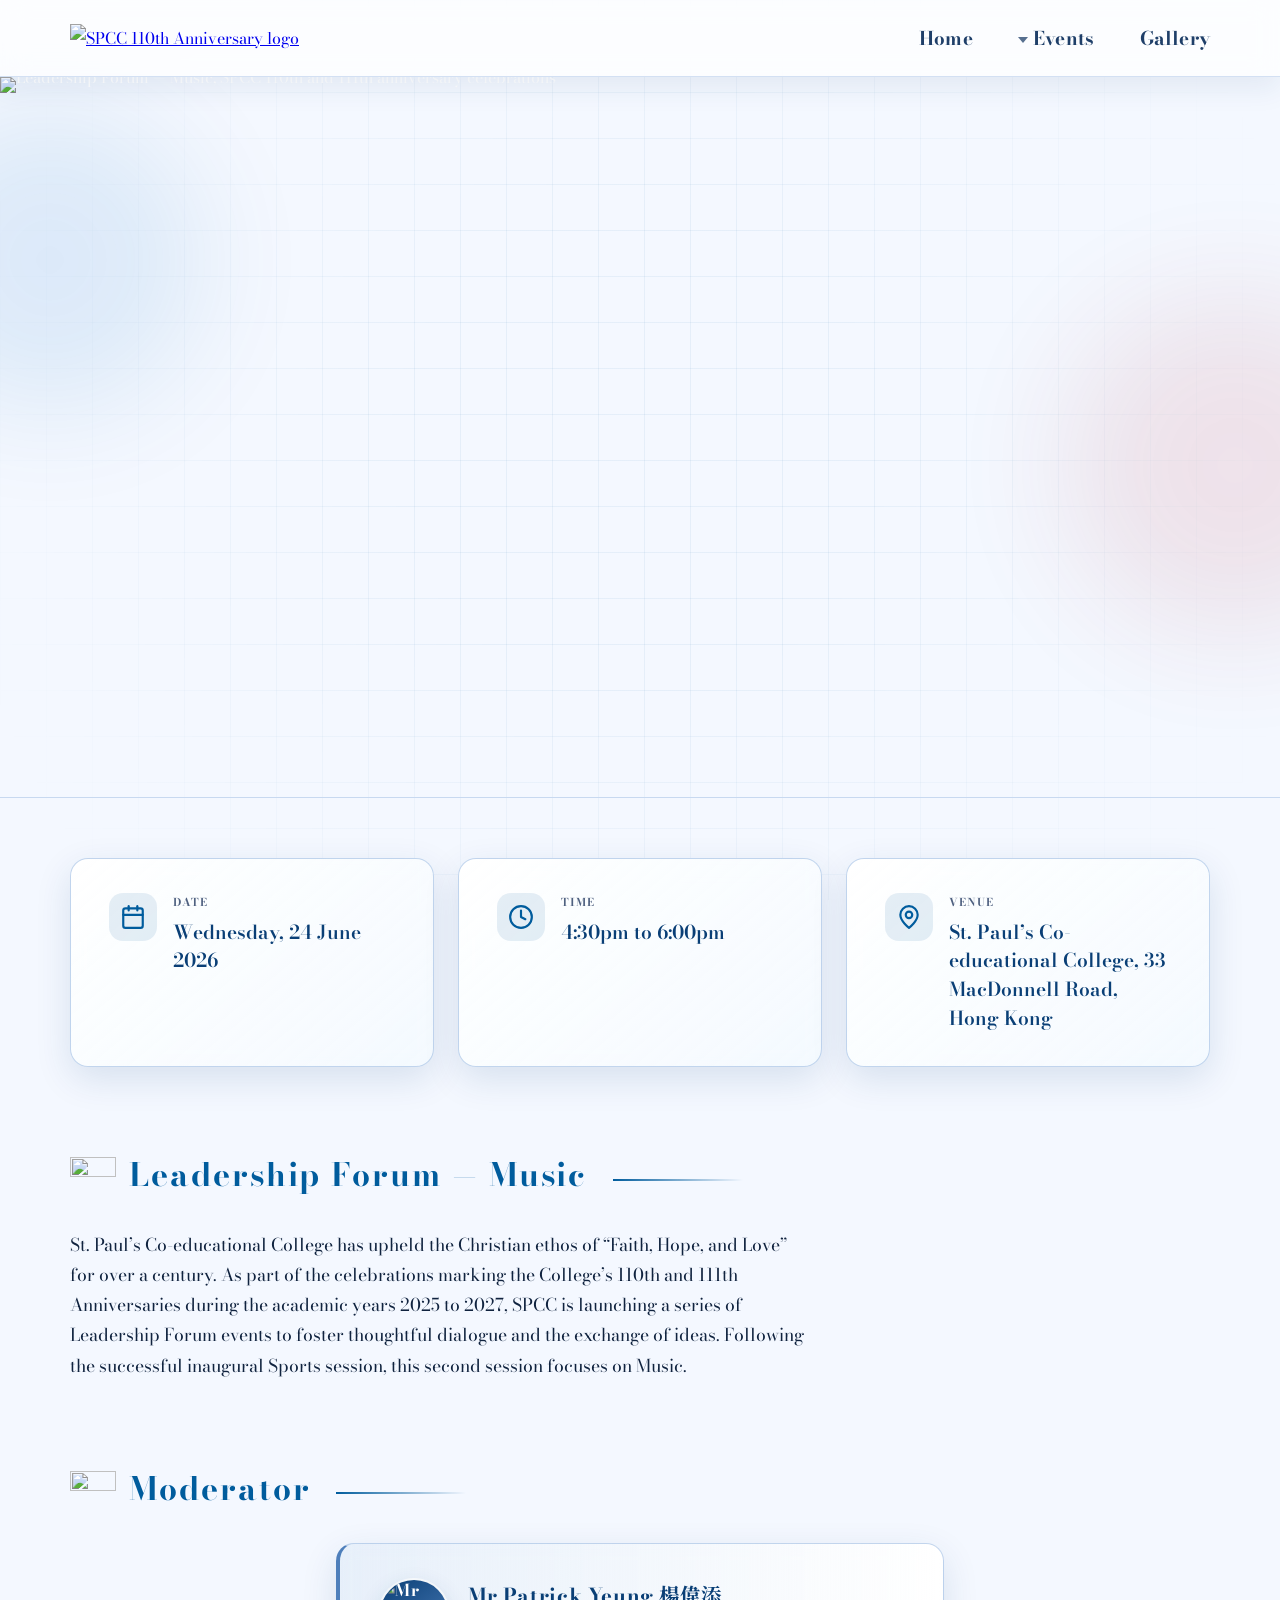
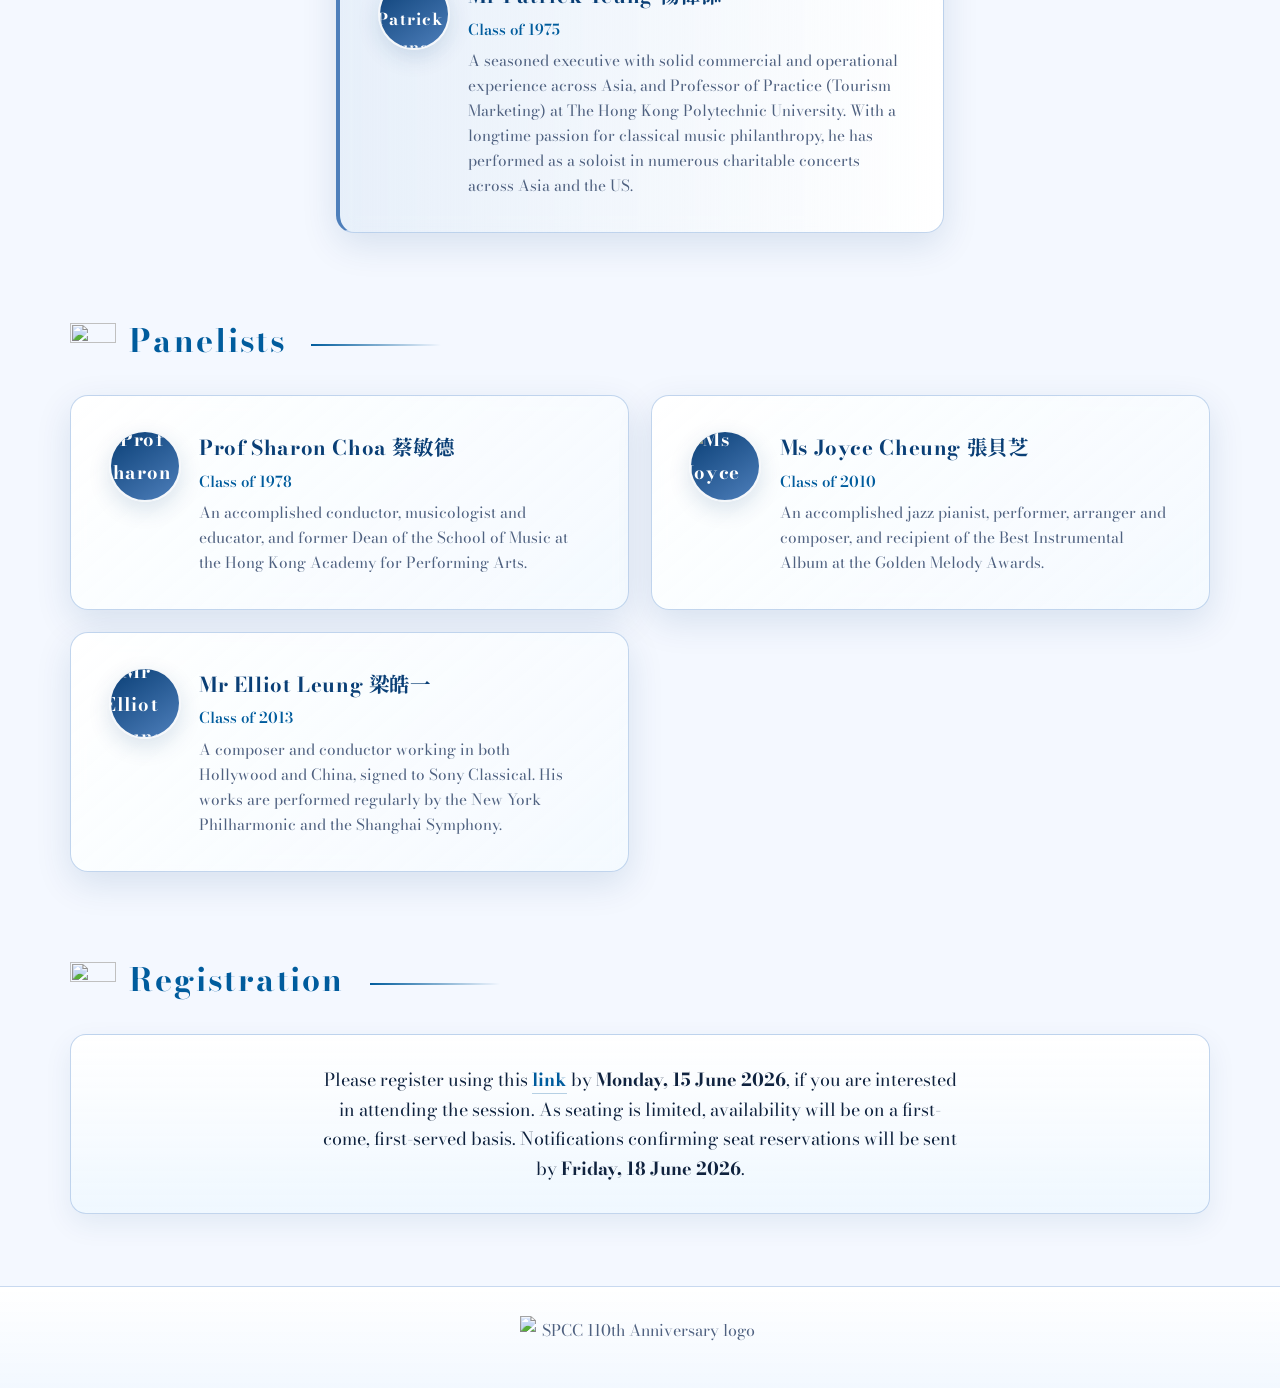
==== leadershipforum-music.html @ d629d533 "1" ====
<!DOCTYPE html>
<html lang="zh-Hant">
<head>
  <meta charset="UTF-8" />
  <meta name="viewport" content="width=device-width, initial-scale=1.0" />
  <meta http-equiv="Content-Language" content="zh-Hant,en" />
  <title>Leadership Forum (Music) &mdash; SPCC 110th Anniversary Celebrations</title>
  <link rel="preconnect" href="https://fonts.googleapis.com" />
  <link rel="preconnect" href="https://fonts.gstatic.com" crossorigin />
  <link
    href="https://fonts.googleapis.com/css2?family=Bodoni+Moda:ital,opsz,wght@0,6..96,400;0,6..96,500;0,6..96,600;0,6..96,700;1,6..96,400&family=Noto+Serif+HK:wght@400;500;600;700&display=swap"
    rel="stylesheet"
  />
  <link rel="icon" type="image/png" href="assets/branding/logo-square-red.png" />
  <link rel="shortcut icon" href="assets/branding/logo-square-red.png" />
  <link rel="apple-touch-icon" href="assets/branding/logo-square-red.png" />
  <link rel="stylesheet" href="styles.css" />
</head>
<body>
  <div class="bg-orb orb-one" aria-hidden="true"></div>
  <div class="bg-orb orb-two" aria-hidden="true"></div>
  <div class="bg-grid" aria-hidden="true"></div>

  <header class="site-header">
    <div class="nav-backdrop" aria-hidden="true"></div>
    <div class="container header-inner">
      <a class="brand" href="index.html" aria-label="Go to home page">
        <img
          class="brand-logo"
          src="assets/branding/logo-wide.png"
          alt="SPCC 110th Anniversary logo"
        />
      </a>
      <button
        type="button"
        class="nav-toggle"
        id="nav-toggle"
        aria-expanded="false"
        aria-controls="site-nav"
        aria-label="Open menu"
      >
        <span class="nav-toggle-bars" aria-hidden="true">
          <span></span>
          <span></span>
          <span></span>
        </span>
      </button>
      <nav id="site-nav" class="main-nav" aria-label="Primary">
        <a href="index.html">Home</a>
        <div class="nav-dropdown">
          <button
            type="button"
            class="nav-dropdown-trigger"
            aria-haspopup="true"
            aria-expanded="false"
            aria-controls="events-submenu"
          >
            Events
          </button>
          <ul id="events-submenu" class="nav-dropdown-menu" role="list">
            <li><a href="openday.html">Open Day</a></li>
            <li><a href="leadershipforum-sports.html">Leadership Forum &mdash; Sports</a></li>
            <li><a href="leadershipforum-music.html" aria-current="page">Leadership Forum &mdash; Music</a></li>
            <li><span class="nav-dropdown-note">Anniversary Homecoming Concert (coming soon)</span></li>
            
          </ul>
        </div>
        <a href="gallery/index.html">Gallery</a>
      </nav>
    </div>
  </header>

  <main id="forum-music" class="event-page">
    <section
      class="hero hero--image-only reveal is-visible"
      aria-label="Leadership Forum — Music banner"
    >
      <img
        class="hero-banner-img"
        src="assets/Leadership Forum (Music)/Leadership Forum - Music banner.jpg"
        alt="Leadership Forum — Music, SPCC 110th and 111th anniversary celebrations"
        width="8001"
        height="4501"
        decoding="async"
        fetchpriority="high"
      />
    </section>

    <section class="container section reveal" aria-label="Event details">
      <div class="event-meta-cards">
        <article class="card event-detail-card">
          <span class="event-detail-card__icon" aria-hidden="true">
            <svg xmlns="http://www.w3.org/2000/svg" width="26" height="26" viewBox="0 0 24 24" fill="none" stroke="currentColor" stroke-width="2" stroke-linecap="round" stroke-linejoin="round">
              <rect width="18" height="18" x="3" y="4" rx="2" ry="2" />
              <line x1="16" x2="16" y1="2" y2="6" />
              <line x1="8" x2="8" y1="2" y2="6" />
              <line x1="3" x2="21" y1="10" y2="10" />
            </svg>
          </span>
          <div class="event-detail-card__body">
            <p class="event-detail-card__label">Date</p>
            <p class="event-detail-card__value">Wednesday, 24 June 2026</p>
          </div>
        </article>

        <article class="card event-detail-card">
          <span class="event-detail-card__icon" aria-hidden="true">
            <svg xmlns="http://www.w3.org/2000/svg" width="26" height="26" viewBox="0 0 24 24" fill="none" stroke="currentColor" stroke-width="2" stroke-linecap="round" stroke-linejoin="round">
              <circle cx="12" cy="12" r="10" />
              <polyline points="12 6 12 12 16 14" />
            </svg>
          </span>
          <div class="event-detail-card__body">
            <p class="event-detail-card__label">Time</p>
            <p class="event-detail-card__value">4:30pm to 6:00pm</p>
          </div>
        </article>

        <article class="card event-detail-card">
          <span class="event-detail-card__icon" aria-hidden="true">
            <svg xmlns="http://www.w3.org/2000/svg" width="26" height="26" viewBox="0 0 24 24" fill="none" stroke="currentColor" stroke-width="2" stroke-linecap="round" stroke-linejoin="round">
              <path d="M20 10c0 6-8 12-8 12s-8-6-8-12a8 8 0 0 1 16 0Z" />
              <circle cx="12" cy="10" r="3" />
            </svg>
          </span>
          <div class="event-detail-card__body">
            <p class="event-detail-card__label">Venue</p>
            <p class="event-detail-card__value">St. Paul&rsquo;s Co-educational College, 33 MacDonnell Road, Hong Kong</p>
          </div>
        </article>
      </div>
    </section>

    <section class="container section reveal" aria-labelledby="forum-music-intro-heading">
      <div class="section-title">
        <img class="section-title-icon" src="assets/branding/logo-square-red.png" alt="" width="64" height="51" decoding="async" />
        <h3 id="forum-music-intro-heading">Leadership Forum &mdash; Music</h3>
      </div>
      <p class="forum-intro">
        St. Paul&rsquo;s Co-educational College has upheld the Christian ethos of &ldquo;Faith, Hope, and Love&rdquo; for over a century. As part of the celebrations marking the College&rsquo;s 110th and 111th Anniversaries during the academic years 2025 to 2027, SPCC is launching a series of Leadership Forum events to foster thoughtful dialogue and the exchange of ideas. Following the successful inaugural Sports session, this second session focuses on Music.
      </p>
    </section>

    <section class="container section reveal" aria-labelledby="forum-music-moderator-heading">
      <div class="section-title">
        <img class="section-title-icon" src="assets/branding/logo-square-red.png" alt="" width="64" height="51" decoding="async" />
        <h3 id="forum-music-moderator-heading">Moderator</h3>
      </div>
      <article class="card forum-person-card forum-person-card--moderator">
        <div class="forum-person-card__avatar forum-person-card__avatar--patrick">
          <img
            src="assets/Leadership Forum (Music)/Patrick Yeung.png"
            alt="Mr Patrick Yeung"
            width="534"
            height="738"
            decoding="async"
          />
        </div>
        <div class="forum-person-card__body">
          <h4 class="forum-person-card__name">Mr Patrick Yeung 楊偉添</h4>
          <p class="forum-person-card__role">Class of 1975</p>
          <p class="forum-person-card__bio">
            A seasoned executive with solid commercial and operational experience across Asia, and Professor of Practice (Tourism Marketing) at The Hong Kong Polytechnic University. With a longtime passion for classical music philanthropy, he has performed as a soloist in numerous charitable concerts across Asia and the US.
          </p>
        </div>
      </article>
    </section>

    <section class="container section reveal" aria-labelledby="forum-music-speakers-heading">
      <div class="section-title">
        <img class="section-title-icon" src="assets/branding/logo-square-red.png" alt="" width="64" height="51" decoding="async" />
        <h3 id="forum-music-speakers-heading">Panelists</h3>
      </div>
      <div class="forum-speakers-grid">
        <article class="card forum-person-card">
          <div class="forum-person-card__avatar">
            <img
              src="assets/Leadership Forum (Music)/Prof Sharon Choa.png"
              alt="Prof Sharon Choa"
              width="1068"
              height="796"
              decoding="async"
            />
          </div>
          <div class="forum-person-card__body">
            <h4 class="forum-person-card__name">Prof Sharon Choa 蔡敏德</h4>
            <p class="forum-person-card__role">Class of 1978</p>
            <p class="forum-person-card__bio">An accomplished conductor, musicologist and educator, and former Dean of the School of Music at the Hong Kong Academy for Performing Arts.</p>
          </div>
        </article>

        <article class="card forum-person-card">
          <div class="forum-person-card__avatar">
            <img
              src="assets/Leadership Forum (Music)/Joyce Cheung.png"
              alt="Ms Joyce Cheung"
              width="836"
              height="836"
              decoding="async"
            />
          </div>
          <div class="forum-person-card__body">
            <h4 class="forum-person-card__name">Ms Joyce Cheung 張貝芝</h4>
            <p class="forum-person-card__role">Class of 2010</p>
            <p class="forum-person-card__bio">An accomplished jazz pianist, performer, arranger and composer, and recipient of the Best Instrumental Album at the Golden Melody Awards.</p>
          </div>
        </article>

        <article class="card forum-person-card">
          <div class="forum-person-card__avatar">
            <img
              src="assets/Leadership Forum (Music)/Elliot Leung.png"
              alt="Mr Elliot Leung"
              width="662"
              height="1152"
              decoding="async"
            />
          </div>
          <div class="forum-person-card__body">
            <h4 class="forum-person-card__name">Mr Elliot Leung 梁皓一</h4>
            <p class="forum-person-card__role">Class of 2013</p>
            <p class="forum-person-card__bio">A composer and conductor working in both Hollywood and China, signed to Sony Classical. His works are performed regularly by the New York Philharmonic and the Shanghai Symphony.</p>
          </div>
        </article>
      </div>
    </section>

    <section class="container section reveal" aria-label="Registration details">
      <div class="section-title">
        <img
          class="section-title-icon"
          src="assets/branding/logo-square-red.png"
          alt=""
          width="64"
          height="51"
          decoding="async"
        />
        <h3>Registration</h3>
      </div>
      <div class="event-callout">
        <p>
          Please register using this
          <a href="https://forms.gle/7J8734MV6Npf8Jsc6" class="event-text-link" target="_blank" rel="noopener noreferrer">link</a>
          by <strong>Monday, 15 June 2026</strong>, if you are interested in attending the session. As seating is limited, availability will be on a first-come, first-served basis. Notifications confirming seat reservations will be sent by <strong>Friday, 18 June 2026</strong>.
        </p>
      </div>
    </section>
  </main>

  <footer class="site-footer">
    <div class="container">
      <img
        class="footer-logo"
        src="assets/branding/logo-wide.png"
        alt="SPCC 110th Anniversary logo"
      />
    </div>
  </footer>

  <script src="script.js"></script>
</body>
</html>
---- styles.css ----
:root {
  --bg: #f4f8ff;
  --text: #10233f;
  --muted: #4f6180;
  --primary: #005c9d;
  --primary-light: #4e7fbb;
  --primary-deep: #0a3f76;
  --accent: #a8262f;
  --accent-soft: #d54d5a;
  --surface: #ffffff;
  --line: #c8d9f0;
  --font-bodoni: "Bodoni Moda", "Bodoni MT", "Libre Bodoni", Didot,
    "PingFang TC", "Microsoft JhengHei", "Noto Serif HK", serif;
  --font-body: var(--font-bodoni);
  /* Slower, softer motion (scroll reveals, hero, UI) */
  --motion-reveal: 1200ms;
  --motion-reveal-ease: cubic-bezier(0.2, 1, 0.22, 1);
  --motion-hero-enter: 1400ms;
  --motion-hero-enter-ease: cubic-bezier(0.23, 1, 0.32, 1);
  --motion-logo-float: 10s;
  --motion-drift: 28s;
  --motion-tab-panel: 450ms;
  --motion-nav-drawer: 420ms;
  --motion-nav-fade: 340ms;
  --motion-nav-dropdown: 320ms;
  --motion-card-hover: 420ms;
  --motion-header: 380ms;
}

* {
  box-sizing: border-box;
}

body {
  margin: 0;
  font-family: var(--font-body);
  font-weight: 400;
  color: var(--text);
  background-color: var(--bg);
  background-image: linear-gradient(rgba(244, 248, 255, 0.46), rgba(244, 248, 255, 0.52)),
    url("assets/branding/theme-bg-blue.png");
  background-repeat: no-repeat, repeat;
  background-size: auto, 560px auto;
  background-attachment: scroll, scroll;
  background-position: center top, left top;
  line-height: 1.75;
  overflow-x: hidden;
  scroll-behavior: smooth;
  text-rendering: optimizeLegibility;
}

h1,
h2,
h3,
h4 {
  font-family: var(--font-bodoni);
  font-weight: 700;
  letter-spacing: 0.03em;
}

.container {
  width: 100%;
  max-width: min(1140px, 94vw);
  margin: 0 auto;
  padding-left: clamp(1.5rem, 5.5vw, 3.25rem);
  padding-right: clamp(1.5rem, 5.5vw, 3.25rem);
  box-sizing: border-box;
}

.bg-orb {
  position: fixed;
  z-index: -3;
  filter: blur(60px);
  opacity: 0.1;
  pointer-events: none;
  animation: drift var(--motion-drift) ease-in-out infinite alternate;
}

.orb-one {
  width: 340px;
  height: 340px;
  left: -120px;
  top: 90px;
  background: radial-gradient(circle, #1f8fff 0%, #005c9d 52%, transparent 70%);
}

.orb-two {
  width: 370px;
  height: 370px;
  right: -140px;
  top: 280px;
  background: radial-gradient(circle, #d73a45 0%, #a8262f 55%, transparent 74%);
  animation-delay: 3s;
}

.bg-grid {
  position: fixed;
  inset: 0;
  z-index: -4;
  background-image: linear-gradient(rgba(0, 92, 157, 0.06) 1px, transparent 1px),
    linear-gradient(90deg, rgba(0, 92, 157, 0.06) 1px, transparent 1px);
  background-size: 46px 46px;
  mask-image: radial-gradient(circle at center, black 30%, transparent 90%);
  pointer-events: none;
}

.site-header {
  position: sticky;
  top: 0;
  z-index: 20;
  background: rgba(255, 255, 255, 0.72);
  backdrop-filter: blur(14px);
  border-bottom: 1px solid rgba(200, 217, 240, 0.8);
  box-shadow: 0 12px 28px rgba(26, 66, 118, 0.08);
  transition: background var(--motion-header) ease, border-color var(--motion-header) ease;
}

.header-inner {
  display: flex;
  justify-content: space-between;
  align-items: center;
  padding: clamp(1rem, 2.2vw, 1.35rem) 0;
  gap: 1.15rem;
}

.brand {
  display: flex;
  align-items: center;
  gap: 0.5rem;
}

.brand-logo {
  display: block;
  width: min(270px, 50vw);
  height: auto;
}

.main-nav {
  display: flex;
  gap: clamp(1.5rem, 3.8vw, 2.85rem);
  flex-wrap: wrap;
  align-items: center;
}

.main-nav a {
  font-family: var(--font-body);
  letter-spacing: 0.01em;
  text-decoration: none;
  color: #1f3f69;
  font-weight: 700;
  font-size: clamp(1.05rem, 2.2vw, 1.18rem);
  position: relative;
  transition: color var(--motion-nav-dropdown) ease, transform var(--motion-nav-dropdown) ease;
}

.main-nav > a {
  padding: 0.4rem 0.35rem;
  margin: -0.4rem -0.35rem;
}

.main-nav a::after {
  content: "";
  position: absolute;
  left: 0;
  bottom: -0.18rem;
  width: 100%;
  height: 2px;
  border-radius: 999px;
  transform: scaleX(0);
  transform-origin: left;
  background: linear-gradient(90deg, var(--primary), var(--accent));
  transition: transform var(--motion-nav-dropdown) ease;
}

.main-nav a:hover,
.main-nav a.nav-active {
  color: var(--primary);
  transform: translateY(-1px);
}

.main-nav a:hover::after,
.main-nav a.nav-active::after {
  transform: scaleX(1);
}

.nav-dropdown {
  position: relative;
}

.nav-dropdown-trigger {
  display: inline-flex;
  align-items: center;
  gap: 0.28rem;
}

.main-nav .nav-dropdown-trigger {
  font-family: var(--font-body);
  letter-spacing: 0.01em;
  color: #1f3f69;
  font-weight: 700;
  font-size: clamp(1.05rem, 2.2vw, 1.18rem);
  transition: color var(--motion-nav-dropdown) ease, transform var(--motion-nav-dropdown) ease;
}

button.nav-dropdown-trigger {
  appearance: none;
  margin: 0;
  border: 0;
  background: none;
  cursor: pointer;
  text-align: inherit;
}

.main-nav .nav-dropdown .nav-dropdown-trigger {
  padding: 0.4rem 0.35rem;
  margin: -0.4rem -0.35rem;
}

.nav-dropdown:hover .nav-dropdown-trigger,
.nav-dropdown:focus-within .nav-dropdown-trigger {
  color: var(--primary);
  transform: translateY(-1px);
}

.nav-dropdown-trigger::before {
  content: "";
  width: 0;
  height: 0;
  border-left: 5px solid transparent;
  border-right: 5px solid transparent;
  border-top: 6px solid currentColor;
  margin-top: 0.12em;
  opacity: 0.75;
}

.nav-dropdown-menu {
  position: absolute;
  left: 0;
  top: calc(100% + 0.35rem);
  margin: 0;
  padding: 0.55rem 0;
  min-width: 14rem;
  list-style: none;
  background: var(--surface);
  border: 1px solid var(--line);
  border-radius: 0.65rem;
  box-shadow: 0 14px 36px rgba(26, 66, 118, 0.14);
  opacity: 0;
  visibility: hidden;
  transform: translateY(4px);
  pointer-events: none;
  transition:
    opacity var(--motion-nav-dropdown) ease,
    transform var(--motion-nav-dropdown) ease,
    visibility var(--motion-nav-dropdown) step-end;
  z-index: 40;
}

.nav-dropdown:hover .nav-dropdown-menu,
.nav-dropdown:focus-within .nav-dropdown-menu {
  opacity: 1;
  visibility: visible;
  transform: translateY(0);
  pointer-events: auto;
  transition:
    opacity var(--motion-nav-dropdown) ease,
    transform var(--motion-nav-dropdown) ease,
    visibility 0s step-start;
}

.nav-dropdown-menu a {
  display: block;
  margin: 0;
  padding: 0.55rem 1.15rem;
  font-family: var(--font-body);
  letter-spacing: 0.01em;
  font-size: clamp(1rem, 2vw, 1.08rem);
  font-weight: 500;
  color: #2a4a72;
  transform: none;
}

.nav-dropdown-menu a::after {
  display: none;
}

.nav-dropdown-menu a:hover,
.nav-dropdown-menu a:focus-visible {
  color: var(--primary);
  background: rgba(0, 92, 157, 0.06);
}

.nav-dropdown-menu a.nav-active {
  color: var(--primary);
  background: rgba(0, 92, 157, 0.08);
}

.nav-dropdown-note {
  display: block;
  margin: 0;
  padding: 0.55rem 1.15rem;
  font-family: var(--font-body);
  letter-spacing: 0.01em;
  font-size: clamp(1rem, 2vw, 1.08rem);
  font-weight: 500;
  color: #6a7f9d;
  cursor: default;
}

.nav-toggle,
.nav-backdrop {
  display: none;
}

.nav-toggle {
  box-sizing: border-box;
  align-items: center;
  justify-content: center;
  width: 2.75rem;
  height: 2.75rem;
  padding: 0;
  border: 1px solid rgba(200, 217, 240, 0.95);
  border-radius: 10px;
  background: rgba(255, 255, 255, 0.96);
  cursor: pointer;
  flex-shrink: 0;
  touch-action: manipulation;
  transition: border-color var(--motion-nav-fade) ease, box-shadow var(--motion-nav-fade) ease;
}

.nav-toggle:hover {
  border-color: #82afd9;
  box-shadow: 0 6px 16px rgba(18, 70, 132, 0.12);
}

.nav-toggle-bars {
  display: flex;
  width: 1.35rem;
  flex-direction: column;
  justify-content: space-between;
  gap: 5px;
}

.nav-toggle-bars > span {
  display: block;
  height: 2px;
  width: 100%;
  border-radius: 1px;
  background: var(--primary-deep);
  transition: transform var(--motion-nav-fade) ease, opacity var(--motion-nav-fade) ease;
  transform-origin: center;
}

.site-header.nav-open .nav-toggle-bars > span:nth-child(1) {
  transform: translateY(7px) rotate(45deg);
}

.site-header.nav-open .nav-toggle-bars > span:nth-child(2) {
  opacity: 0;
}

.site-header.nav-open .nav-toggle-bars > span:nth-child(3) {
  transform: translateY(-7px) rotate(-45deg);
}

.nav-backdrop {
  position: fixed;
  inset: 0;
  z-index: 230;
  background: rgba(10, 35, 63, 0.42);
  opacity: 0;
  visibility: hidden;
  pointer-events: none;
  transition:
    opacity var(--motion-nav-fade) ease,
    visibility var(--motion-nav-fade) step-end;
}

.site-header.nav-open .nav-backdrop {
  opacity: 1;
  visibility: visible;
  pointer-events: auto;
  transition:
    opacity var(--motion-nav-fade) ease,
    visibility 0s step-start;
}

body.nav-open {
  overflow: hidden;
}

@media (max-width: 900px) {
  .site-header {
    z-index: 200;
  }

  .nav-toggle,
  .nav-backdrop {
    display: block;
  }

  .nav-toggle {
    display: inline-flex;
    position: relative;
    z-index: 260;
  }

  .header-inner {
    flex-direction: row;
    flex-wrap: nowrap;
    align-items: center;
    justify-content: space-between;
    position: relative;
    z-index: 250;
    gap: 0.75rem;
  }

  .brand-logo {
    width: min(200px, 58vw);
  }

  .main-nav {
    position: fixed;
    top: 0;
    right: 0;
    width: min(20.5rem, 88vw);
    height: 100vh;
    height: 100dvh;
    margin: 0;
    padding: 5.5rem clamp(1.35rem, 4.5vw, 1.85rem) 2.35rem;
    flex-direction: column;
    flex-wrap: nowrap;
    align-items: stretch;
    justify-content: flex-start;
    gap: 0;
    background: rgba(255, 255, 255, 0.98);
    border-left: 1px solid var(--line);
    box-shadow: -12px 0 44px rgba(8, 43, 88, 0.2);
    z-index: 240;
    transform: translateX(100%);
    transition: transform var(--motion-nav-drawer) cubic-bezier(0.23, 1, 0.32, 1);
    overflow-y: auto;
    overscroll-behavior: contain;
    -webkit-overflow-scrolling: touch;
  }

  .site-header.nav-open .main-nav {
    transform: translateX(0);
  }

  .main-nav > a {
    margin: 0;
    padding: 1rem 0.85rem;
    border-bottom: 1px solid rgba(200, 217, 240, 0.75);
  }

  .main-nav > a:last-of-type {
    border-bottom: none;
  }

  .main-nav a:hover,
  .main-nav a.nav-active {
    transform: none;
  }

  .main-nav a::after {
    display: none;
  }

  .nav-dropdown {
    width: 100%;
    border-bottom: 1px solid rgba(200, 217, 240, 0.75);
  }

  .nav-dropdown-trigger {
    display: flex;
    width: 100%;
    box-sizing: border-box;
    margin: 0;
    padding: 1rem 0.85rem;
    justify-content: space-between;
    align-items: center;
  }

  .nav-dropdown-menu {
    position: static;
    opacity: 1;
    visibility: visible;
    transform: none;
    pointer-events: auto;
    box-shadow: none;
    border: none;
    border-radius: 0;
    background: rgba(0, 92, 157, 0.06);
    min-width: 0;
    margin: 0;
    padding: 0.35rem 0 1rem;
  }

  .nav-dropdown-menu a {
    padding: 0.65rem 0.85rem 0.65rem 1.5rem;
    font-size: 1rem;
  }

  .nav-dropdown:hover .nav-dropdown-menu,
  .nav-dropdown:focus-within .nav-dropdown-menu {
    opacity: 1;
    visibility: visible;
    transform: none;
    pointer-events: auto;
  }

  .tabs {
    flex-direction: column;
    align-items: stretch;
  }

  .tab-btn {
    display: inline-flex;
    width: 100%;
    justify-content: center;
    text-align: center;
  }
}

.hero {
  position: relative;
  background: linear-gradient(
      165deg,
      rgba(0, 92, 157, 0.52) 0%,
      rgba(0, 52, 92, 0.38) 42%,
      rgba(28, 48, 72, 0.62) 100%
    ),
    url("assets/branding/hero-campus.png") center / cover;
  color: #fff;
  border-bottom: 1px solid var(--line);
  min-height: 56.25vw;
  max-height: 100svh;
  overflow: hidden;
}

.hero.hero--compact {
  min-height: clamp(220px, 34vw, 360px);
}

.hero.hero--compact .hero-content {
  padding-top: clamp(2.4rem, 4.8vw, 3.5rem);
  padding-bottom: clamp(1.8rem, 4.5vw, 2.8rem);
}

/* Full-width banner image only — no gradient overlay or hero copy */
.hero.hero--image-only {
  background: none;
  min-height: 0;
  max-height: none;
  padding: 0;
  line-height: 0;
  overflow: hidden;
}

.hero-banner-img {
  display: block;
  width: 100%;
  height: auto;
}

.overlay {
  position: absolute;
  inset: 0;
  background:
    radial-gradient(circle at 20% 15%, rgba(255, 255, 255, 0.26), transparent 32%),
    radial-gradient(circle at 85% 78%, rgba(213, 77, 90, 0.2), transparent 38%),
    radial-gradient(ellipse 85% 70% at 18% 92%, rgba(255, 252, 248, 0.72), transparent 52%),
    radial-gradient(circle at center, transparent 35%, rgba(2, 24, 58, 0.28));
}

.hero-content {
  position: relative;
  min-height: inherit;
  display: flex;
  flex-direction: column;
  justify-content: flex-end;
  /* Only vertical padding here — same node uses .container for horizontal gutters */
  padding-top: clamp(3.5rem, 7vw, 5.25rem);
  padding-bottom: clamp(2.75rem, 9vw, 6rem);
  animation: heroEnter var(--motion-hero-enter) var(--motion-hero-enter-ease);
}

.hero-mark {
  align-self: flex-start;
  width: min(200px, 44vw);
  height: auto;
  margin-bottom: 1rem;
  transform-origin: center;
  animation: floatLogo var(--motion-logo-float) ease-in-out infinite;
  filter: drop-shadow(0 2px 8px rgba(255, 255, 255, 0.55))
    drop-shadow(0 4px 20px rgba(255, 255, 255, 0.35));
}

.hero-kicker {
  display: block;
  margin: 0;
  padding: 0;
  font-size: 0.88rem;
  text-shadow:
    0 1px 2px rgba(0, 0, 0, 0.55),
    0 2px 12px rgba(0, 0, 0, 0.45),
    0 4px 24px rgba(4, 25, 55, 0.35);
}

.hero h2 {
  margin: 0.9rem 0 0.6rem;
  font-family: var(--font-bodoni);
  font-weight: 700;
  letter-spacing: 0.03em;
  font-size: clamp(1.85rem, 4vw, 2.85rem);
  max-width: 880px;
  line-height: 1.2;
  text-wrap: balance;
  text-shadow:
    0 1px 3px rgba(0, 0, 0, 0.55),
    0 4px 18px rgba(0, 0, 0, 0.45),
    0 10px 36px rgba(0, 0, 0, 0.35);
}

.hero-content > p:not(.hero-kicker) {
  margin: 0;
  max-width: 700px;
  font-size: clamp(1rem, 1.8vw, 1.18rem);
  text-shadow:
    0 1px 2px rgba(0, 0, 0, 0.5),
    0 3px 14px rgba(0, 0, 0, 0.4),
    0 6px 22px rgba(4, 25, 55, 0.3);
}

.section {
  padding: clamp(3.75rem, 6.5vw, 5rem) 0 0;
}

main > .section:first-of-type {
  padding-top: clamp(3.5rem, 7vw, 5.25rem);
}

.section-contact {
  width: 100%;
  max-width: none;
  margin-left: 0;
  margin-right: 0;
  padding-left: 0;
  padding-right: 0;
}

.section-contact__panel {
  width: 100%;
  margin-top: 0;
  padding: clamp(2rem, 5vw, 3.25rem) clamp(1.5rem, 6vw, 4rem);
  background: linear-gradient(180deg, rgba(0, 92, 157, 0.09), rgba(244, 248, 255, 0.65));
  border-top: 1px solid var(--line);
  border-bottom: 1px solid var(--line);
}

.contact-split {
  display: grid;
  grid-template-columns: 1fr 1fr;
  gap: clamp(1.75rem, 5vw, 3.5rem);
  align-items: center;
  justify-items: stretch;
  width: 100%;
}

.contact-split__brand {
  display: flex;
  justify-content: center;
  align-items: center;
  width: 100%;
}

.contact-official-logo {
  display: block;
  width: min(280px, 42vw);
  max-width: 100%;
  height: auto;
}

.contact-split__info {
  display: flex;
  flex-direction: column;
  align-items: flex-start;
  justify-content: center;
  width: 100%;
  text-align: left;
}

.contact-split__info .contact-list {
  margin: 0;
  max-width: 28rem;
  width: 100%;
}

.contact-split__info .contact-list li {
  justify-content: flex-start;
}

.contact-list {
  list-style: none;
  margin: 0;
  padding: 0;
  max-width: 36rem;
}

.contact-list li {
  display: flex;
  align-items: flex-start;
  gap: 0.9rem;
  margin-bottom: 1.15rem;
  font-size: 1.05rem;
  color: var(--text);
}

.contact-list li:last-child {
  margin-bottom: 0;
}

.contact-icon {
  flex-shrink: 0;
  margin-top: 0.12rem;
  color: var(--primary);
  line-height: 0;
}

.contact-icon svg {
  display: block;
}

.contact-list a {
  color: var(--text);
  text-decoration: none;
  font-weight: 500;
  border-bottom: 1px solid rgba(0, 92, 157, 0.25);
  transition: color var(--motion-nav-fade) ease, border-color var(--motion-nav-fade) ease;
}

.contact-list a:hover {
  color: var(--primary);
  border-bottom-color: var(--primary);
}

.section-title {
  display: flex;
  flex-direction: row;
  flex-wrap: wrap;
  align-items: center;
  gap: 0.85rem;
  margin-bottom: clamp(1.25rem, 2.5vw, 1.65rem);
}

.section-title-icon {
  display: block;
  width: clamp(2rem, 5vw, 2.85rem);
  height: auto;
  flex-shrink: 0;
  object-fit: contain;
}

.section-title h3 {
  margin: 0;
  font-family: var(--font-bodoni);
  font-weight: 700;
  font-style: normal;
  color: var(--primary);
  font-size: clamp(1.45rem, 2.6vw, 2rem);
  letter-spacing: 0.06em;
  position: relative;
  display: inline-block;
  padding-right: 1.3rem;
}

.section-title h3::after {
  content: "";
  position: absolute;
  left: calc(100% + 0.3rem);
  top: 58%;
  width: clamp(70px, 13vw, 130px);
  height: 2px;
  background: linear-gradient(90deg, var(--primary), transparent);
  transform: translateY(-50%);
}

.card {
  background: linear-gradient(140deg, rgba(255, 255, 255, 0.94), rgba(244, 250, 255, 0.82));
  border: 1px solid rgba(171, 197, 230, 0.72);
  border-radius: 18px;
  padding: clamp(1.35rem, 3.2vw, 2.1rem) clamp(1.5rem, 3.8vw, 2.35rem);
  box-shadow: 0 12px 36px rgba(10, 61, 118, 0.12);
  backdrop-filter: blur(10px);
  transition:
    transform var(--motion-card-hover) ease,
    border-color var(--motion-card-hover) ease,
    box-shadow var(--motion-card-hover) ease;
}

.card:hover {
  transform: translateY(-6px);
  border-color: #82afd9;
  box-shadow: 0 20px 44px rgba(14, 58, 112, 0.18);
}

.video-card {
  padding: clamp(1.1rem, 2.8vw, 1.65rem);
  background: linear-gradient(120deg, rgba(255, 255, 255, 0.93), rgba(237, 246, 255, 0.8));
}

.video-wrapper {
  position: relative;
  aspect-ratio: 16 / 9;
  overflow: hidden;
  border-radius: 10px;
  border: 1px solid #9dbde3;
  box-shadow: 0 18px 38px rgba(8, 43, 88, 0.18);
}

.video-wrapper iframe,
.video-wrapper video {
  position: absolute;
  inset: 0;
  width: 100%;
  height: 100%;
  border: 0;
  display: block;
  object-fit: contain;
  background: #0a1628;
}

.timeline {
  list-style: none;
  margin: 1.65rem 0 0;
  padding: 0;
  border-left: 3px solid transparent;
  border-image: linear-gradient(to bottom, var(--primary-light), var(--accent-soft)) 1;
}

.timeline-item {
  position: relative;
  margin: 0 0 1.45rem 1.1rem;
  padding-left: 0.75rem;
}

.timeline-item::before {
  content: "";
  position: absolute;
  left: -1.5rem;
  top: 0.55rem;
  width: 14px;
  height: 14px;
  border-radius: 50%;
  border: 2px solid #ffffff;
  background: linear-gradient(135deg, var(--primary), var(--accent));
  box-shadow: 0 0 0 3px rgba(78, 127, 187, 0.22);
}

.timeline-date {
  font-weight: 700;
  color: var(--primary-deep);
  margin-bottom: 0.35rem;
}

.timeline-content h4 {
  margin: 0 0 0.2rem;
  font-size: 1.22rem;
  color: #143867;
}

.timeline-content p {
  margin: 0;
}

.events-range {
  margin: 0 0 1.1rem;
  font-size: clamp(2rem, 5vw, 3.2rem);
  line-height: 1.05;
  color: transparent;
  background: linear-gradient(90deg, var(--primary), var(--primary-light));
  -webkit-background-clip: text;
  background-clip: text;
}

.events-timeline {
  margin-top: 1rem;
}

#events-preview .timeline-item {
  display: grid;
  grid-template-columns: minmax(170px, 230px) minmax(0, 1fr);
  gap: 0.9rem 1.1rem;
  align-items: start;
  margin-left: 0.8rem;
}

#events-preview .timeline-date {
  margin-top: 0.85rem;
  margin-bottom: 0;
  font-size: 1.05rem;
  line-height: 1.35;
}

#events-preview .timeline-content {
  background: linear-gradient(145deg, rgba(255, 255, 255, 0.93), rgba(239, 247, 255, 0.83));
}

#events-preview > .card {
  padding: clamp(1.65rem, 3.8vw, 2.65rem) clamp(1.5rem, 4.5vw, 3rem);
}

.tabs {
  display: flex;
  flex-wrap: wrap;
  gap: 0.65rem;
  margin-bottom: 1.25rem;
}

.tab-btn {
  border: 1px solid var(--line);
  background: linear-gradient(180deg, #ffffff, #f0f7ff);
  color: #234a79;
  border-radius: 999px;
  padding: 0.62rem 1.35rem;
  cursor: pointer;
  font-weight: 700;
  box-shadow: 0 6px 16px rgba(18, 70, 132, 0.08);
}

.tab-btn.active {
  background: var(--accent);
  color: #fff;
  border-color: var(--accent);
}

.tab-btn[aria-disabled="true"] {
  opacity: 0.55;
  cursor: default;
  pointer-events: none;
}

.tab-panel h4 {
  margin: 0 0 0.5rem;
}

.tab-panel {
  opacity: 0;
  transform: translateY(8px) scale(0.995);
  transition: opacity var(--motion-tab-panel) ease, transform var(--motion-tab-panel) ease;
}

.tab-panel.active {
  opacity: 1;
  transform: translateY(0) scale(1);
}

.list {
  margin: 0;
  padding-left: 1.35rem;
}

.gallery-note {
  margin-top: 0;
  color: var(--muted);
}

.event-page-note {
  margin-top: 1rem;
}

/* ----- Past / completed event page template ----- */
.event-page > section.hero + section.section {
  padding-top: clamp(2.75rem, 5vw, 3.75rem);
}

.event-past-badge {
  display: inline-flex;
  align-items: center;
  width: fit-content;
  margin: 0;
  padding: 0.3rem 0.85rem;
  font-size: 0.7rem;
  font-weight: 700;
  letter-spacing: 0.14em;
  text-transform: uppercase;
  color: var(--primary-deep);
  background: rgba(0, 92, 157, 0.08);
  border: 1px solid rgba(0, 92, 157, 0.2);
  border-radius: 999px;
}

.event-meta-cards {
  display: grid;
  grid-template-columns: repeat(auto-fit, minmax(15.5rem, 1fr));
  gap: clamp(1rem, 3vw, 1.5rem);
}

.event-detail-card {
  display: flex;
  align-items: flex-start;
  gap: 1rem;
  margin: 0;
}

.event-detail-card__icon {
  flex-shrink: 0;
  display: grid;
  place-items: center;
  width: 3rem;
  height: 3rem;
  border-radius: 14px;
  background: rgba(0, 92, 157, 0.1);
  color: var(--primary);
  line-height: 0;
}

.event-detail-card__icon svg {
  display: block;
}

.event-detail-card__body {
  flex: 1;
  min-width: 0;
}

.event-detail-card__label {
  margin: 0 0 0.35rem;
  font-size: 0.68rem;
  font-weight: 700;
  letter-spacing: 0.1em;
  text-transform: uppercase;
  color: var(--muted);
}

.event-detail-card__value {
  margin: 0;
  font-size: clamp(1.05rem, 2.2vw, 1.2rem);
  font-weight: 600;
  color: var(--primary-deep);
  line-height: 1.5;
}

.event-open-day-aside {
  display: flex;
  flex-wrap: wrap;
  align-items: center;
  justify-content: center;
  gap: clamp(1.25rem, 4vw, 2.25rem);
}

.event-bear-figure {
  margin: 0;
  flex: 0 0 auto;
}

.event-bear-img {
  display: block;
  width: min(220px, 48vw);
  max-width: 100%;
  height: auto;
  filter: drop-shadow(0 10px 28px rgba(10, 61, 118, 0.14));
}

.event-open-day-aside .event-callout {
  flex: 1 1 min(18rem, 100%);
  max-width: 38rem;
}

.event-callout {
  margin: 0;
  padding: clamp(1.35rem, 3.5vw, 1.85rem) clamp(1.25rem, 4vw, 2rem);
  text-align: center;
  font-size: clamp(1.02rem, 2vw, 1.12rem);
  line-height: 1.65;
  color: var(--text);
  background: linear-gradient(180deg, rgba(255, 255, 255, 0.96), rgba(239, 247, 255, 0.9));
  border: 1px solid rgba(171, 197, 230, 0.72);
  border-radius: 16px;
  box-shadow: 0 10px 28px rgba(10, 61, 118, 0.08);
}

.event-callout p {
  margin: 0 auto;
  max-width: 40rem;
}

.event-text-link {
  color: var(--primary);
  font-weight: 700;
  text-decoration: none;
  border-bottom: 1px solid rgba(0, 92, 157, 0.28);
  transition: color var(--motion-nav-fade) ease, border-color var(--motion-nav-fade) ease;
}

.event-text-link:hover {
  color: var(--accent);
  border-bottom-color: rgba(168, 38, 47, 0.45);
}

/* ----- Leadership forum: moderator & speakers ----- */
.forum-intro {
  margin: 0;
  max-width: 46rem;
  font-size: clamp(1.02rem, 2vw, 1.1rem);
  line-height: 1.72;
  color: var(--text);
}

.forum-person-card {
  display: flex;
  align-items: flex-start;
  gap: 1.15rem;
  margin: 0;
}

.forum-person-card--moderator {
  max-width: 38rem;
  margin-inline: auto;
  border-left: 4px solid var(--primary-light);
  background: linear-gradient(90deg, rgba(0, 92, 157, 0.05), rgba(255, 255, 255, 0.96));
}

.forum-person-card__avatar {
  flex-shrink: 0;
  width: 4.5rem;
  height: 4.5rem;
  border-radius: 50%;
  overflow: hidden;
  display: grid;
  place-items: center;
  font-family: var(--font-bodoni);
  font-weight: 700;
  font-size: 0.95rem;
  letter-spacing: 0.06em;
  color: #fff;
  background: linear-gradient(145deg, var(--primary-deep), var(--primary-light));
  border: 2px solid rgba(255, 255, 255, 0.95);
  box-shadow: 0 8px 22px rgba(10, 61, 118, 0.14);
}

.forum-person-card__avatar img {
  display: block;
  width: 100%;
  height: 100%;
  object-fit: cover;
  object-position: center 22%;
  transform: scale(1.22);
  transform-origin: center;
}

.forum-person-card__avatar--patrick img {
  object-position: center 18%;
  transform: scale(1.08);
}

.forum-person-card__body {
  flex: 1;
  min-width: 0;
}

.forum-person-card__name {
  margin: 0 0 0.3rem;
  font-size: clamp(1.12rem, 2.2vw, 1.28rem);
  font-family: var(--font-bodoni);
  font-weight: 700;
  color: var(--primary-deep);
}

.forum-person-card__role {
  margin: 0 0 0.55rem;
  font-size: 0.94rem;
  font-weight: 600;
  color: var(--primary);
  line-height: 1.45;
}

.forum-person-card__bio {
  margin: 0;
  font-size: 0.96rem;
  color: var(--muted);
  line-height: 1.62;
}

.forum-speakers-intro {
  margin: 0 0 0.35rem;
}

.forum-speakers-grid {
  display: grid;
  grid-template-columns: repeat(2, minmax(0, 1fr));
  gap: clamp(1rem, 2.5vw, 1.35rem);
  margin-top: 0.65rem;
}

.gallery-grid {
  display: grid;
  grid-template-columns: repeat(3, minmax(0, 1fr));
  gap: clamp(0.85rem, 2.5vw, 1.15rem);
}

.gallery-item {
  aspect-ratio: 4 / 3;
  border: 1px dashed #7ea4cf;
  border-radius: 10px;
  background: #f6faff;
  color: #41689b;
  display: grid;
  place-items: center;
  text-align: center;
  padding: clamp(0.65rem, 2vw, 1rem);
  font-size: 0.95rem;
}

.gallery-item img {
  width: 100%;
  height: 100%;
  object-fit: cover;
  display: block;
  border-radius: 8px;
  cursor: zoom-in;
}

body.lightbox-open {
  overflow: hidden;
}

.lightbox[hidden] {
  display: none;
}

.lightbox {
  position: fixed;
  inset: 0;
  z-index: 600;
  display: grid;
  place-items: center;
  padding: clamp(0.9rem, 2.8vw, 1.6rem);
}

.lightbox-backdrop {
  position: absolute;
  inset: 0;
  background: rgba(7, 21, 41, 0.82);
  backdrop-filter: blur(2px);
}

.lightbox-dialog {
  position: relative;
  z-index: 1;
  width: min(1100px, 96vw);
  max-height: 92vh;
  display: grid;
  place-items: center;
}

.lightbox-image {
  width: auto;
  max-width: 100%;
  max-height: 88vh;
  border-radius: 12px;
  box-shadow: 0 18px 48px rgba(0, 0, 0, 0.45);
  display: block;
}

.lightbox-close {
  position: absolute;
  top: -0.5rem;
  right: -0.5rem;
  width: 2.2rem;
  height: 2.2rem;
  border: 0;
  border-radius: 999px;
  background: rgba(255, 255, 255, 0.95);
  color: #1e3d68;
  font-size: 1.45rem;
  line-height: 1;
  cursor: pointer;
  box-shadow: 0 8px 22px rgba(0, 0, 0, 0.28);
}

.gallery-overview-list {
  display: grid;
  gap: 0.95rem;
}

.gallery-overview-item {
  padding: 1rem 1.15rem;
  border: 1px solid rgba(171, 197, 230, 0.62);
  border-radius: 12px;
  background: linear-gradient(145deg, rgba(255, 255, 255, 0.96), rgba(242, 248, 255, 0.92));
}

.gallery-overview-cover {
  width: 100%;
  aspect-ratio: 16 / 9;
  border-radius: 10px;
  overflow: hidden;
  border: 1px solid rgba(157, 189, 227, 0.9);
  background: linear-gradient(160deg, #f6faff, #eef5fc);
  margin-bottom: 0.8rem;
}

.gallery-overview-cover-link {
  display: block;
  text-decoration: none;
}

.gallery-overview-cover-link .gallery-overview-cover {
  transition: transform var(--motion-card-hover) ease, box-shadow var(--motion-card-hover) ease;
}

.gallery-overview-cover-link:hover .gallery-overview-cover,
.gallery-overview-cover-link:focus-visible .gallery-overview-cover {
  transform: translateY(-2px);
  box-shadow: 0 10px 24px rgba(10, 61, 118, 0.14);
}

.gallery-overview-cover img {
  display: block;
  width: 100%;
  height: 100%;
  object-fit: contain;
  object-position: center;
}

.gallery-overview-cover--fill img {
  object-fit: cover;
}

.gallery-overview-cover video {
  display: block;
  width: 100%;
  height: 100%;
  object-fit: contain;
  background: #0a1628;
}

.gallery-overview-cover iframe {
  display: block;
  width: 100%;
  height: 100%;
  border: 0;
  background: #0a1628;
}

.gallery-video-link {
  position: relative;
  display: block;
  width: 100%;
  height: 100%;
}

.gallery-video-link img {
  width: 100%;
  height: 100%;
  object-fit: cover;
  object-position: center;
}

.gallery-video-badge {
  position: absolute;
  left: 0.75rem;
  bottom: 0.75rem;
  padding: 0.36rem 0.65rem;
  border-radius: 999px;
  font-size: 0.76rem;
  font-weight: 700;
  color: #fff;
  background: rgba(9, 18, 32, 0.74);
  border: 1px solid rgba(255, 255, 255, 0.25);
}

.gallery-overview-cover--placeholder {
  display: grid;
  place-items: center;
}

.gallery-overview-cover--placeholder span {
  color: #4f6e96;
  font-size: 0.92rem;
  letter-spacing: 0.03em;
  text-transform: uppercase;
}

.gallery-overview-item h4 {
  margin: 0 0 0.35rem;
  font-size: clamp(1.02rem, 2vw, 1.18rem);
  color: var(--primary-deep);
}

.gallery-overview-item p {
  margin: 0 0 0.2rem;
}

.gallery-overview-item p:last-child {
  margin-bottom: 0;
}

.gallery-overview-meta {
  color: var(--muted);
  font-size: 0.96rem;
}

.site-footer {
  margin-top: clamp(3.5rem, 6vw, 4.5rem);
  padding: clamp(1.35rem, 3vw, 1.85rem) 0 clamp(1.5rem, 3.5vw, 2.1rem);
  border-top: 1px solid var(--line);
  color: var(--muted);
  text-align: center;
  background: linear-gradient(180deg, rgba(255, 255, 255, 0.92), rgba(242, 248, 255, 0.96));
}

.footer-logo {
  display: block;
  width: min(240px, 56vw);
  margin: 0 auto 0.65rem;
  height: auto;
}

.reveal {
  opacity: 0;
  transform: translateY(36px);
  transition: opacity var(--motion-reveal) var(--motion-reveal-ease),
    transform var(--motion-reveal) var(--motion-reveal-ease);
}

.reveal.is-visible {
  opacity: 1;
  transform: translateY(0);
}

@keyframes drift {
  from {
    transform: translate3d(0, 0, 0) scale(1);
  }
  to {
    transform: translate3d(24px, -22px, 0) scale(1.08);
  }
}

@keyframes floatLogo {
  0%,
  100% {
    transform: translateY(0);
  }
  50% {
    transform: translateY(-8px);
  }
}

@keyframes heroEnter {
  from {
    opacity: 0;
    transform: translateY(24px);
  }
  to {
    opacity: 1;
    transform: translateY(0);
  }
}

@media (prefers-reduced-motion: reduce) {
  .bg-orb,
  .hero-mark,
  .hero-content,
  .reveal {
    animation: none;
    transition: none;
    transform: none;
    opacity: 1;
  }

  .nav-dropdown-menu {
    transition: none;
  }

  .main-nav {
    transition: none !important;
  }

  .nav-backdrop {
    transition: none !important;
  }

  .nav-toggle-bars > span {
    transition: none !important;
  }
}

@media (max-width: 820px) {
  .hero .hero-content {
    padding-top: 5.6rem;
    padding-bottom: 4.85rem;
    /* Extra inset on small screens; left slightly roomier than right */
    padding-left: calc(env(safe-area-inset-left, 0px) + clamp(1.65rem, 7.5vw, 2.5rem));
    padding-right: calc(env(safe-area-inset-right, 0px) + clamp(1.35rem, 5.5vw, 2rem));
  }

  .hero-mark {
    width: min(104px, 27vw);
    margin-bottom: 0.55rem;
  }

  .hero .hero-kicker {
    font-size: 0.7rem;
    letter-spacing: 0.02em;
  }

  .hero h2 {
    font-size: clamp(1.02rem, 4vw + 0.12rem, 1.38rem);
    margin: 0.48rem 0 0.38rem;
    line-height: 1.16;
  }

  .hero-content > p:not(.hero-kicker) {
    font-size: clamp(0.8rem, 2.85vw, 0.92rem);
    line-height: 1.52;
  }

  .gallery-grid {
    grid-template-columns: repeat(2, minmax(0, 1fr));
  }

  #events-preview .timeline-item {
    grid-template-columns: 1fr;
    gap: 0.65rem;
  }

  #events-preview .timeline-date {
    margin-top: 0.25rem;
  }

  #events-preview > .card {
    padding: clamp(1.45rem, 4.5vw, 1.95rem) clamp(1.25rem, 4vw, 1.85rem);
  }

  .event-meta-cards {
    grid-template-columns: 1fr;
  }

  .forum-speakers-grid {
    grid-template-columns: 1fr;
  }

  .event-open-day-aside {
    flex-direction: column;
    text-align: center;
  }

  .event-open-day-aside .event-callout {
    max-width: none;
    width: 100%;
  }

  .event-bear-figure {
    align-self: center;
  }

  .contact-split {
    grid-template-columns: 1fr;
  }

  .contact-split__info {
    align-items: center;
    text-align: center;
  }

  .contact-split__info .contact-list {
    margin-inline: auto;
  }

  .contact-split__info .contact-list li {
    justify-content: center;
    align-items: center;
    text-align: center;
  }

  .contact-split__info .contact-list li > span:not(.contact-icon),
  .contact-split__info .contact-list li > a {
    text-align: center;
  }

  .contact-official-logo {
    width: min(260px, 72vw);
  }
}

@media (max-width: 560px) {
  .gallery-grid {
    grid-template-columns: 1fr;
  }
}
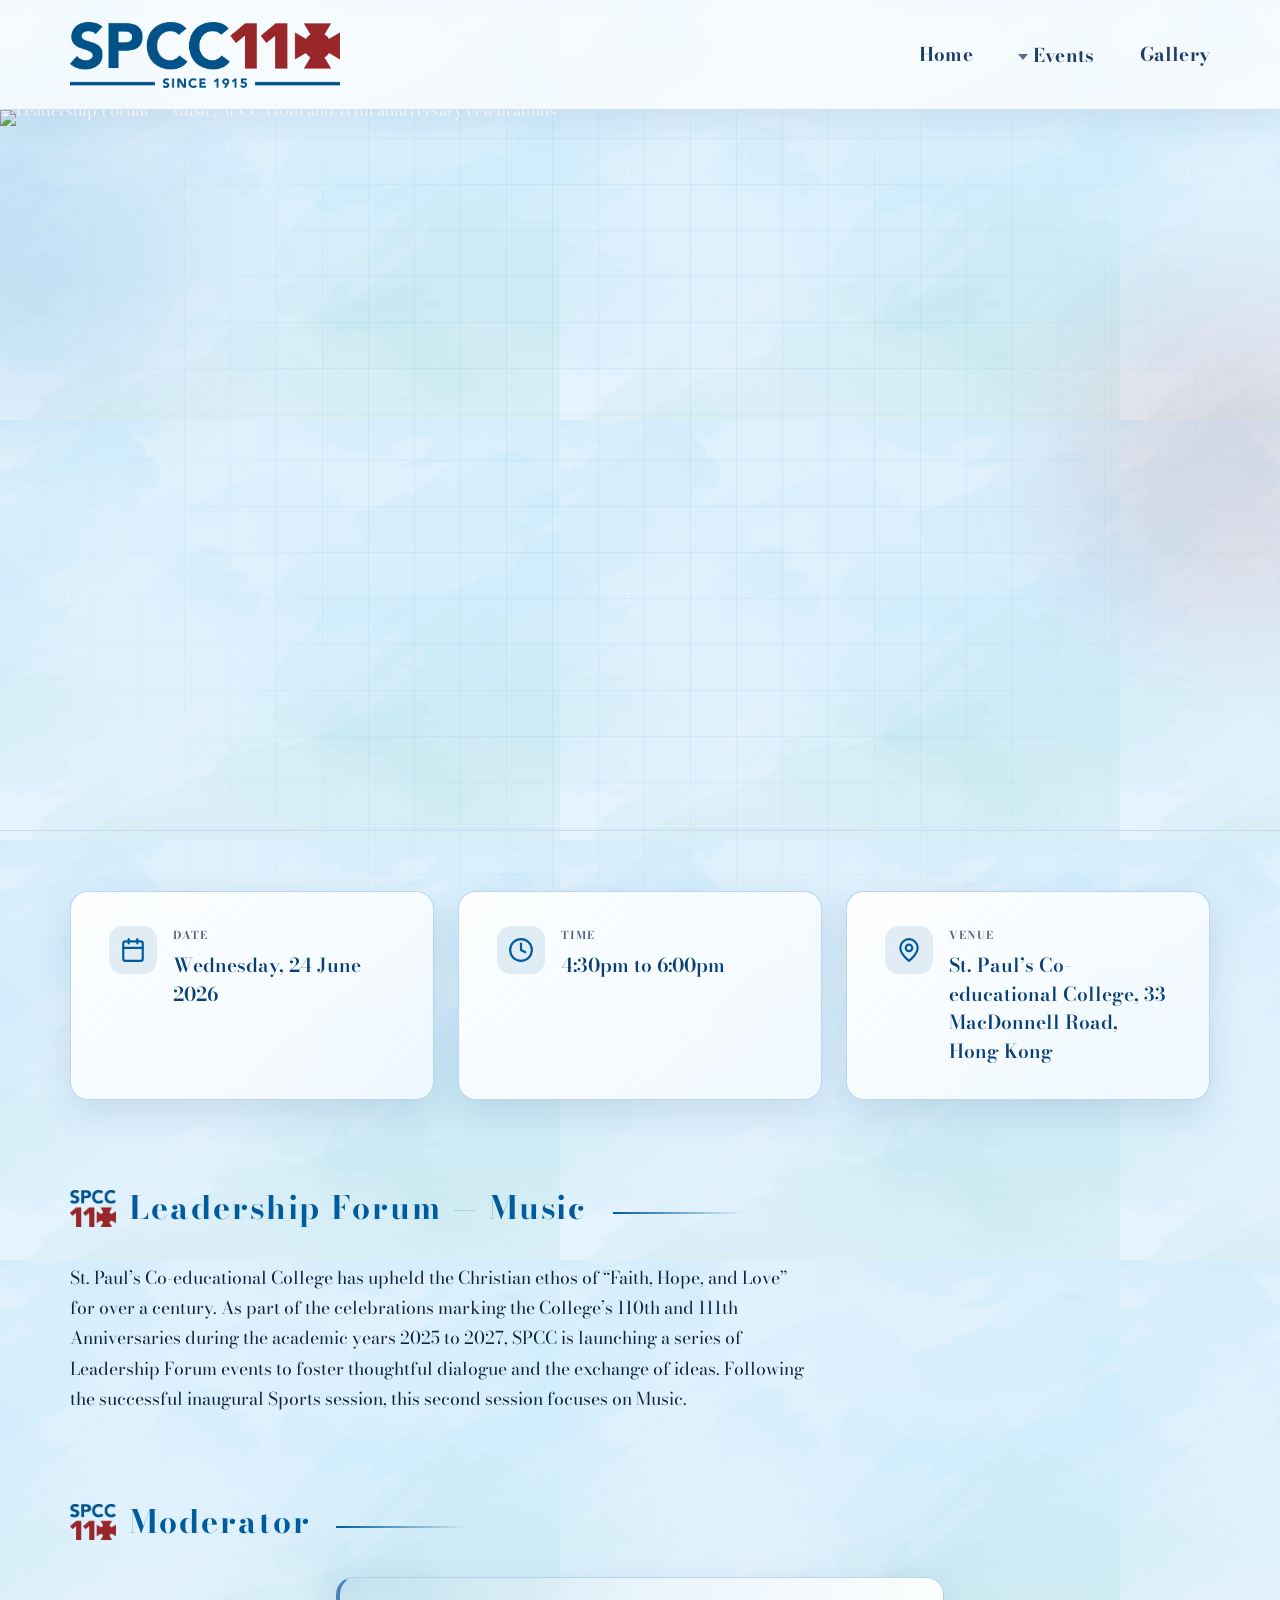
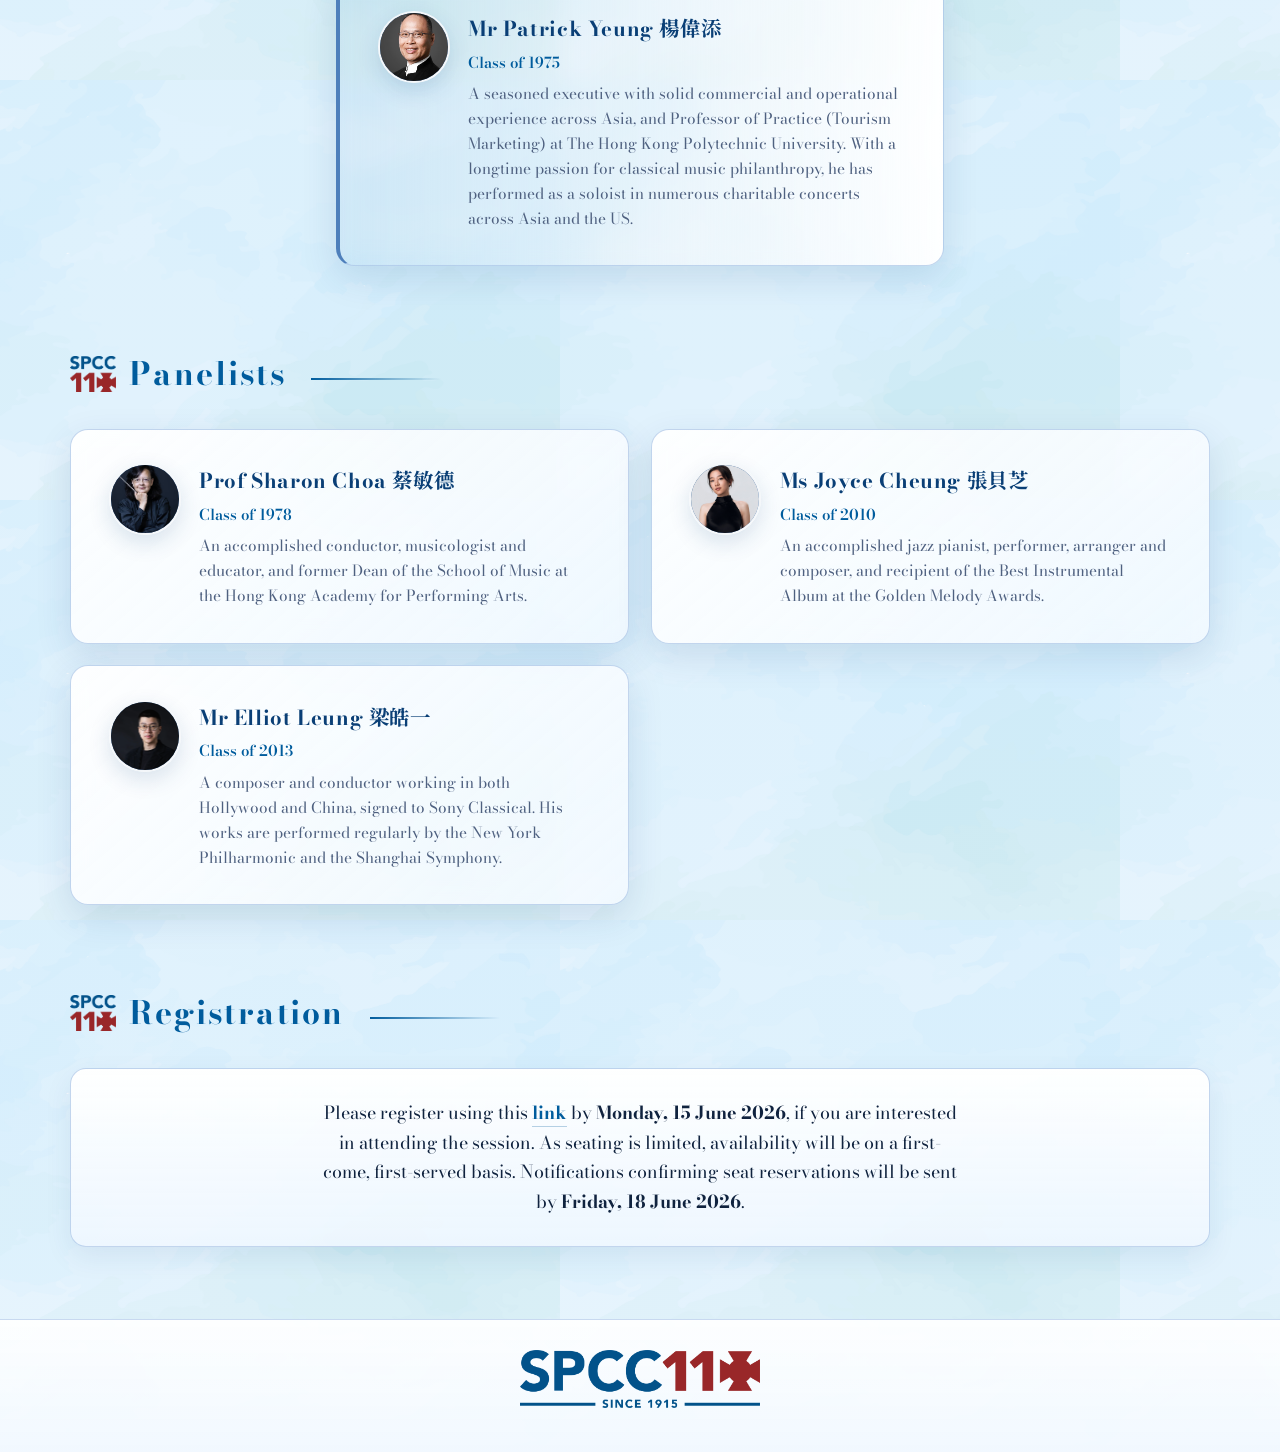
==== commit b706eb10: "Add files via upload" ====
--- a/leadershipforum-music.html
+++ b/leadershipforum-music.html
@@ -5,6 +5,15 @@
   <meta name="viewport" content="width=device-width, initial-scale=1.0" />
   <meta http-equiv="Content-Language" content="zh-Hant,en" />
   <title>Leadership Forum (Music) &mdash; SPCC 110th Anniversary Celebrations</title>
+  <meta property="og:title" content="Leadership Forum (Music) — SPCC 110th Anniversary Celebrations" />
+  <meta property="og:description" content="Leadership Forum (Music) as part of SPCC 110th and 111th Anniversary celebrations." />
+  <meta property="og:type" content="website" />
+  <meta property="og:image" content="/assets/Leadership Forum (Music)/Leadership Forum - Music banner.jpg" />
+  <meta property="og:image:alt" content="Leadership Forum (Music) banner" />
+  <meta name="twitter:card" content="summary_large_image" />
+  <meta name="twitter:title" content="Leadership Forum (Music) — SPCC 110th Anniversary Celebrations" />
+  <meta name="twitter:description" content="Leadership Forum (Music) as part of SPCC 110th and 111th Anniversary celebrations." />
+  <meta name="twitter:image" content="/assets/Leadership Forum (Music)/Leadership Forum - Music banner.jpg" />
   <link rel="preconnect" href="https://fonts.googleapis.com" />
   <link rel="preconnect" href="https://fonts.gstatic.com" crossorigin />
   <link
--- a/styles.css
+++ b/styles.css
@@ -38,7 +38,7 @@
   color: var(--text);
   background-color: var(--bg);
   background-image: linear-gradient(rgba(244, 248, 255, 0.46), rgba(244, 248, 255, 0.52)),
-    url("assets/branding/theme-bg-blue.png");
+    url("/assets/branding/theme-bg-blue.png");
   background-repeat: no-repeat, repeat;
   background-size: auto, 560px auto;
   background-attachment: scroll, scroll;
@@ -478,8 +478,14 @@
     box-sizing: border-box;
     margin: 0;
     padding: 1rem 0.85rem;
-    justify-content: space-between;
+    justify-content: flex-start;
     align-items: center;
+  }
+
+  .nav-dropdown-trigger::before {
+    order: 2;
+    margin-left: auto;
+    margin-top: 0;
   }
 
   .nav-dropdown-menu {
@@ -531,7 +537,7 @@
       rgba(0, 52, 92, 0.38) 42%,
       rgba(28, 48, 72, 0.62) 100%
     ),
-    url("assets/branding/hero-campus.png") center / cover;
+    url("/assets/branding/hero-campus.png") center / cover;
   color: #fff;
   border-bottom: 1px solid var(--line);
   min-height: 56.25vw;
